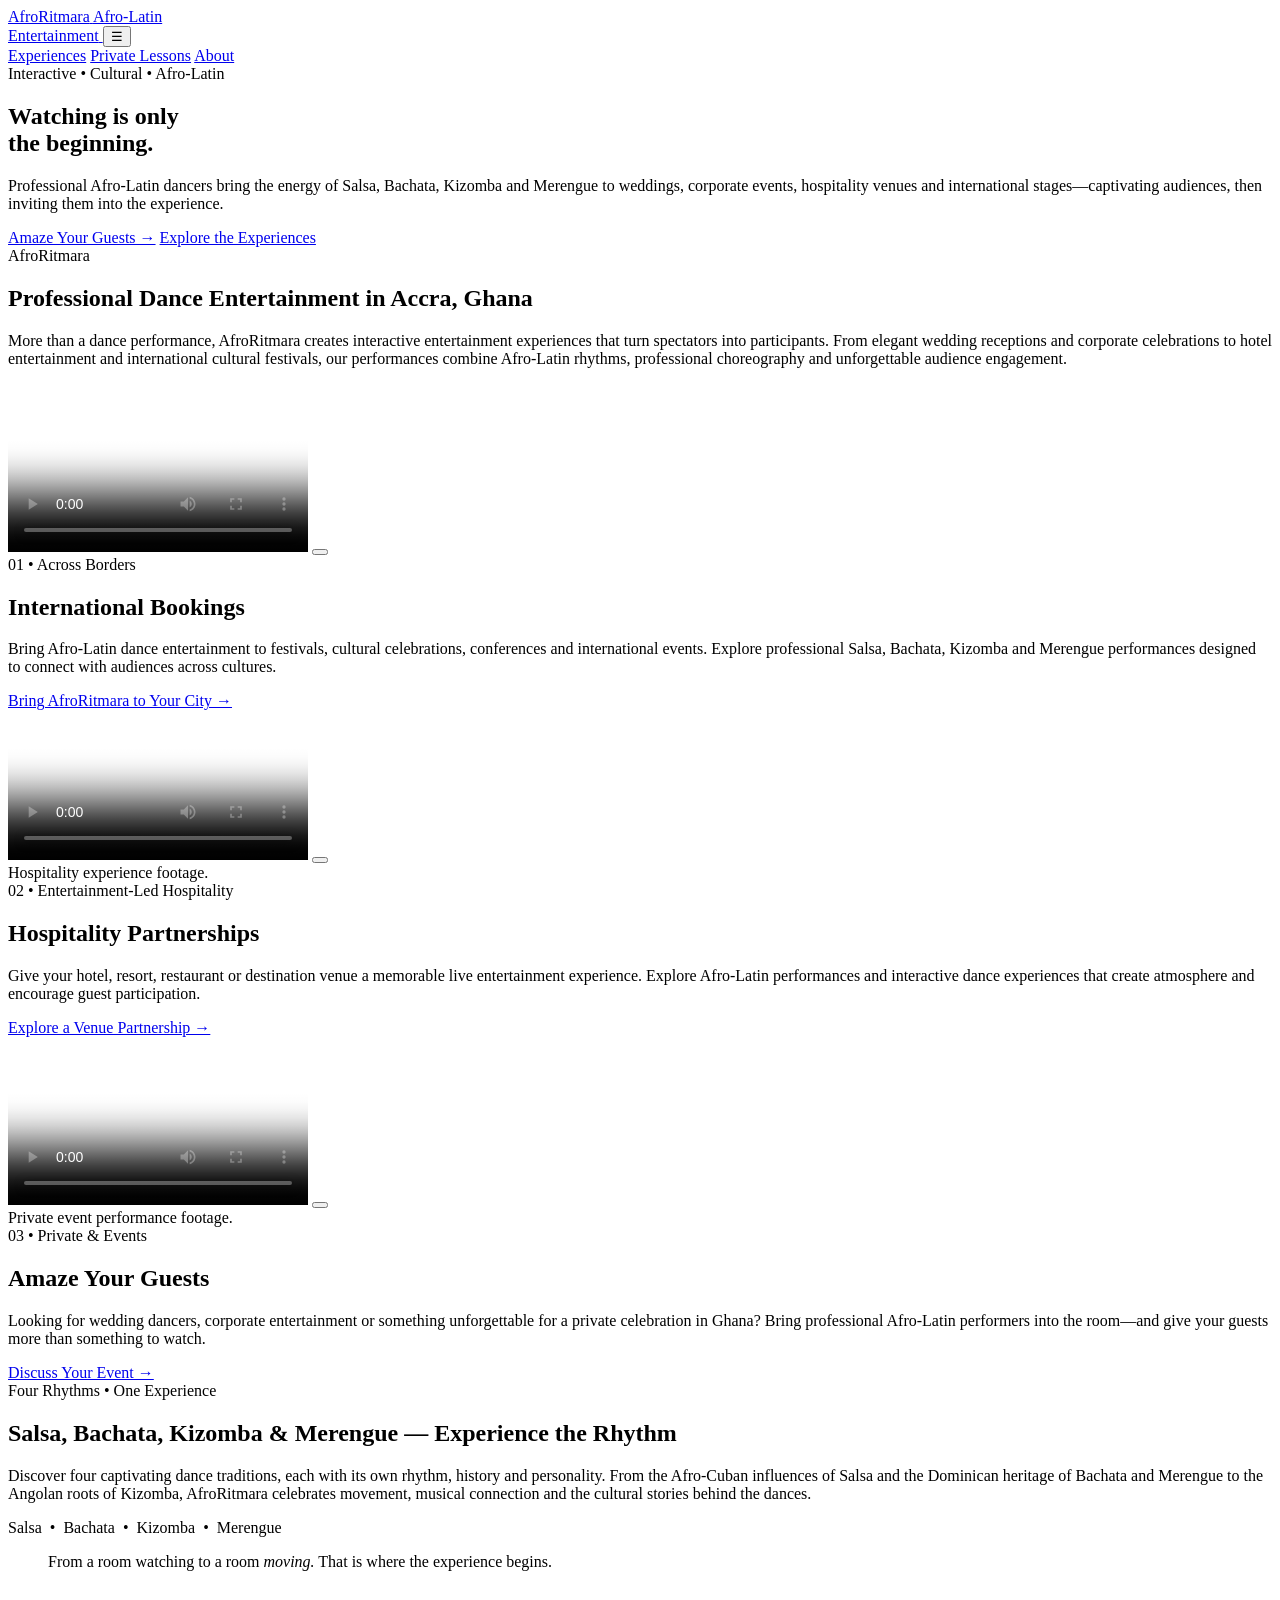
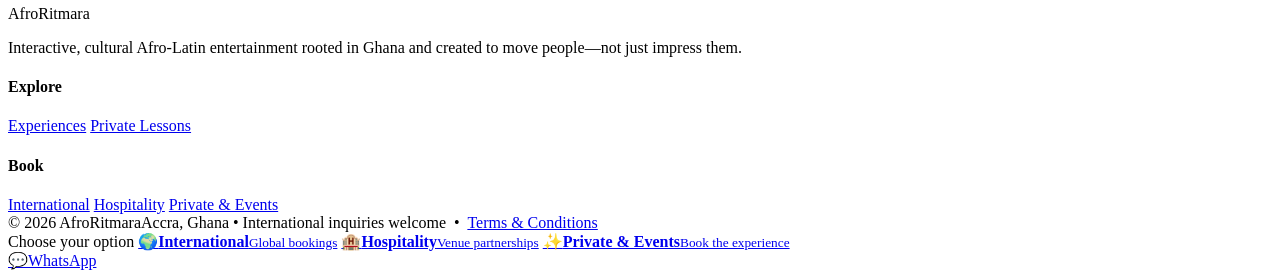
==== Payment/index.html @ ef045554 "add payment page" ====
<!doctype html>
<html lang="en">
<head>
<meta charset="utf-8">
<meta name="viewport" content="width=device-width,initial-scale=1">
<title>Dance Entertainment in Ghana | AfroRitmara</title>
<meta name="description" content="Discover Afro-Latin dance entertainment in Accra, Ghana. Book professional performers for weddings, corporate events, hotels and international festivals.">

<link rel="canonical" href="https://afroritmara.com/">
<meta property="og:type" content="website">
<meta property="og:title" content="Dance Entertainment in Ghana | AfroRitmara">
<meta property="og:description" content="Discover Afro-Latin dance entertainment in Accra, Ghana. Book professional performers for weddings, corporate events, hotels and international festivals.">
<meta property="og:url" content="https://afroritmara.com/">
<meta property="og:image" content="https://afroritmara.com/assets/images/hero-dip.png">
<link rel="preconnect" href="https://fonts.googleapis.com">
<link rel="preconnect" href="https://fonts.gstatic.com" crossorigin>
<link href="https://fonts.googleapis.com/css2?family=DM+Sans:wght@400;500;600;700&display=swap" rel="stylesheet">
<link rel="stylesheet" href="styles.css">

<script type="application/ld+json">{
  "@context":"https://schema.org",
  "@type":"PerformingGroup",
  "name":"AfroRitmara",
  "url":"https://afroritmara.com/",
  "description":"Professional Afro-Latin dance entertainment in Accra, Ghana for weddings, corporate events, hospitality venues, private events and international programs.",
  "address":{"@type":"PostalAddress","addressLocality":"Accra","addressCountry":"GH"},
  "areaServed":["Ghana","International"]
}</script>
<!-- AfroRitmara Version 009 -->
</head>
<body>
<header class="site-header">
  <div class="container nav">
    <a class="brand" href="index.html" aria-label="AfroRitmara home">
      <span class="brand-name">AfroRitmara</span>
      <span class="brand-tag">Afro-Latin<br>Entertainment</span>
    </a>
    <button class="menu-toggle" type="button" aria-expanded="false" aria-label="Open navigation">☰</button>
    <nav class="top-links" aria-label="Primary navigation">
      <a href="index.html#experiences">Experiences</a>
      
      <a href="private-lessons.html">Private Lessons</a>
      <a href="index.html#about">About</a>
    </nav>
  </div>
</header>
<main>
<section class="hero">
  <div class="container hero-copy">
    <div class="eyebrow">Interactive • Cultural • Afro-Latin</div>
    <h1>Watching is only<br>the beginning.</h1>
    <p>Professional Afro-Latin dancers bring the energy of Salsa, Bachata, Kizomba and Merengue to weddings, corporate events, hospitality venues and international stages—captivating audiences, then inviting them into the experience.</p>
    <div class="hero-actions">
      <a class="btn btn-light" href="events.html">Amaze Your Guests →</a>
      <a class="btn btn-outline" href="#experiences">Explore the Experiences</a>
    </div>
  </div>
</section>

<section class="home-intro">
  <div class="container home-intro-grid">
    <div>
      <div class="eyebrow">AfroRitmara</div>
      <h2 class="section-title">Professional Dance Entertainment in Accra, Ghana</h2>
    </div>
    <p class="section-copy">More than a dance performance, AfroRitmara creates interactive entertainment experiences that turn spectators into participants. From elegant wedding receptions and corporate celebrations to hotel entertainment and international cultural festivals, our performances combine Afro-Latin rhythms, professional choreography and unforgettable audience engagement.</p>
  </div>
  <img class="adinkra-watermark" src="https://upload.wikimedia.org/wikipedia/commons/e/e3/Gye_Nyame_%28Adinkra_Symbol%29.svg" alt="" aria-hidden="true">
</section>

<section id="experiences" class="experience light">
  <div class="container experience-grid">
    <div class="media-wrap">
      <div class="media-frame">
        <video class="portrait-video" controls playsinline preload="metadata" poster="assets/images/afroritmara-international-afro-latin-dance-performance-ghana-thumbnail.jpg" aria-label="AfroRitmara international Afro-Latin dance performance video">
          <source src="assets/video/afroritmara-international-afro-latin-dance-performance-ghana.mp4" type="video/mp4">
        </video>
        <button class="video-play-button" type="button" aria-label="Play International performance video"><span aria-hidden="true"></span></button>
      </div>
    </div>
    <div class="experience-copy">
      <div class="eyebrow">01 • Across Borders</div>
      <h2 class="section-title">International Bookings</h2>
      <p class="section-copy">Bring Afro-Latin dance entertainment to festivals, cultural celebrations, conferences and international events. Explore professional Salsa, Bachata, Kizomba and Merengue performances designed to connect with audiences across cultures.</p>
      <a class="btn btn-dark" href="international.html">Bring AfroRitmara to Your City →</a>
    </div>
  </div>
</section>

<section class="experience dark">
  <div class="container experience-grid">
    <div class="media-wrap">
      <div class="media-frame curve-alt">
        <video class="portrait-video" controls playsinline preload="metadata" poster="assets/images/afroritmara-hospitality-dance-entertainment-thumbnail-00-58.jpg" data-reset-on-end>
          <source src="assets/video/video_2026-08-24_10-26-07.mp4" type="video/mp4">
        </video>
        <button class="video-play-button" type="button" aria-label="Play Hospitality video"><span aria-hidden="true"></span></button>
      </div>
      <div class="video-note">Hospitality experience footage.</div>
    </div>
    <div class="experience-copy">
      <div class="eyebrow">02 • Entertainment-Led Hospitality</div>
      <h2 class="section-title">Hospitality Partnerships</h2>
      <p class="section-copy">Give your hotel, resort, restaurant or destination venue a memorable live entertainment experience. Explore Afro-Latin performances and interactive dance experiences that create atmosphere and encourage guest participation.</p>
      <a class="btn btn-light" href="hospitality.html">Explore a Venue Partnership →</a>
    </div>
  </div>
  <img class="adinkra-watermark" src="https://upload.wikimedia.org/wikipedia/commons/e/e3/Gye_Nyame_%28Adinkra_Symbol%29.svg" alt="" aria-hidden="true">
</section>

<section class="experience sand">
  <div class="container experience-grid">
    <div class="media-wrap">
      <div class="media-frame">
        <video class="portrait-video" controls playsinline preload="metadata" poster="assets/images/private-video-poster.jpg">
          <source src="assets/video/AfroRitmara Private Events Booking best salsa in Ghana - Success what shakes the ground.mp4" type="video/mp4">
        </video>
        <button class="video-play-button" type="button" aria-label="Play Private and Events video"><span aria-hidden="true"></span></button>
      </div>
      <div class="video-note">Private event performance footage.</div>
    </div>
    <div class="experience-copy">
      <div class="eyebrow">03 • Private & Events</div>
      <h2 class="section-title">Amaze Your Guests</h2>
      <p class="section-copy">Looking for wedding dancers, corporate entertainment or something unforgettable for a private celebration in Ghana? Bring professional Afro-Latin performers into the room—and give your guests more than something to watch.</p>
      <a class="btn btn-dark" href="events.html">Discuss Your Event →</a>
    </div>
  </div>
</section>


<section class="rhythm-section">
  <div class="container rhythm-grid">
    <div>
      <div class="eyebrow">Four Rhythms • One Experience</div>
      <h2 class="section-title">Salsa, Bachata, Kizomba & Merengue — Experience the Rhythm</h2>
    </div>
    <div>
      <p class="section-copy">Discover four captivating dance traditions, each with its own rhythm, history and personality. From the Afro-Cuban influences of Salsa and the Dominican heritage of Bachata and Merengue to the Angolan roots of Kizomba, AfroRitmara celebrates movement, musical connection and the cultural stories behind the dances.</p>
      <p class="future-links" aria-label="Future dance style pages">Salsa &nbsp;•&nbsp; Bachata &nbsp;•&nbsp; Kizomba &nbsp;•&nbsp; Merengue</p>
    </div>
  </div>
</section>

<section class="brand-pause">
  <div class="container">
    <blockquote>From a room watching to a room <em>moving.</em> That is where the experience begins.</blockquote>
  </div>
  <img class="adinkra-watermark" src="https://upload.wikimedia.org/wikipedia/commons/e/e3/Gye_Nyame_%28Adinkra_Symbol%29.svg" alt="" aria-hidden="true">
</section>
</main>
<footer class="site-footer" id="about">
  <div class="container">
    <div class="footer-grid">
      <div>
        <div class="footer-brand">AfroRitmara</div>
        <p>Interactive, cultural Afro-Latin entertainment rooted in Ghana and created to move people—not just impress them.</p>
      </div>
      <div>
        <h4>Explore</h4>
        <a href="index.html#experiences">Experiences</a>
        
        <a href="private-lessons.html">Private Lessons</a>
      </div>
      <div>
        <h4>Book</h4>
        <a href="international.html">International</a>
        <a href="hospitality.html">Hospitality</a>
        <a href="events.html">Private & Events</a>
      </div>
    </div>
    <div class="footer-bottom"><span>© 2026 AfroRitmara</span><span>Accra, Ghana • International inquiries welcome &nbsp;•&nbsp; <a href="terms/index.html">Terms &amp; Conditions</a></span></div>
  </div>
</footer>
<nav class="fixed-booking-nav" aria-label="Booking pathways">
<span class="booking-nav-label">Choose your option</span>
<a href="international.html"><span class="nav-icon">🌍</span><span><strong>International</strong><small>Global bookings</small></span></a>
<a href="hospitality.html"><span class="nav-icon">🏨</span><span><strong>Hospitality</strong><small>Venue partnerships</small></span></a>
<a href="events.html"><span class="nav-icon">✨</span><span><strong>Private & Events</strong><small>Book the experience</small></span></a>
</nav>
<a class="whatsapp-float" href="https://wa.me/233544036021?text=Hi%20Kojo%21%20I%20was%20just%20on%20AfroRitmara.com%2C%20and%20I%27m%20excited%20to%20learn%20more%20about%20your%20entertainment%20experiences%21%20%F0%9F%92%83%F0%9F%8F%BF%F0%9F%95%BA%F0%9F%8F%BF%0A%0AHere%20are%20a%20few%20details%3A%0A%0AName%3A%0APhone%20number%3A%0AEvent%20type%3A%0ACountry%3A%0APreferred%20date%3A" target="_blank" rel="noopener" aria-label="Message AfroRitmara on WhatsApp">
  <span>💬</span><span class="wa-label">WhatsApp</span>
</a>
<script src="script.js"></script>
</body>
</html>
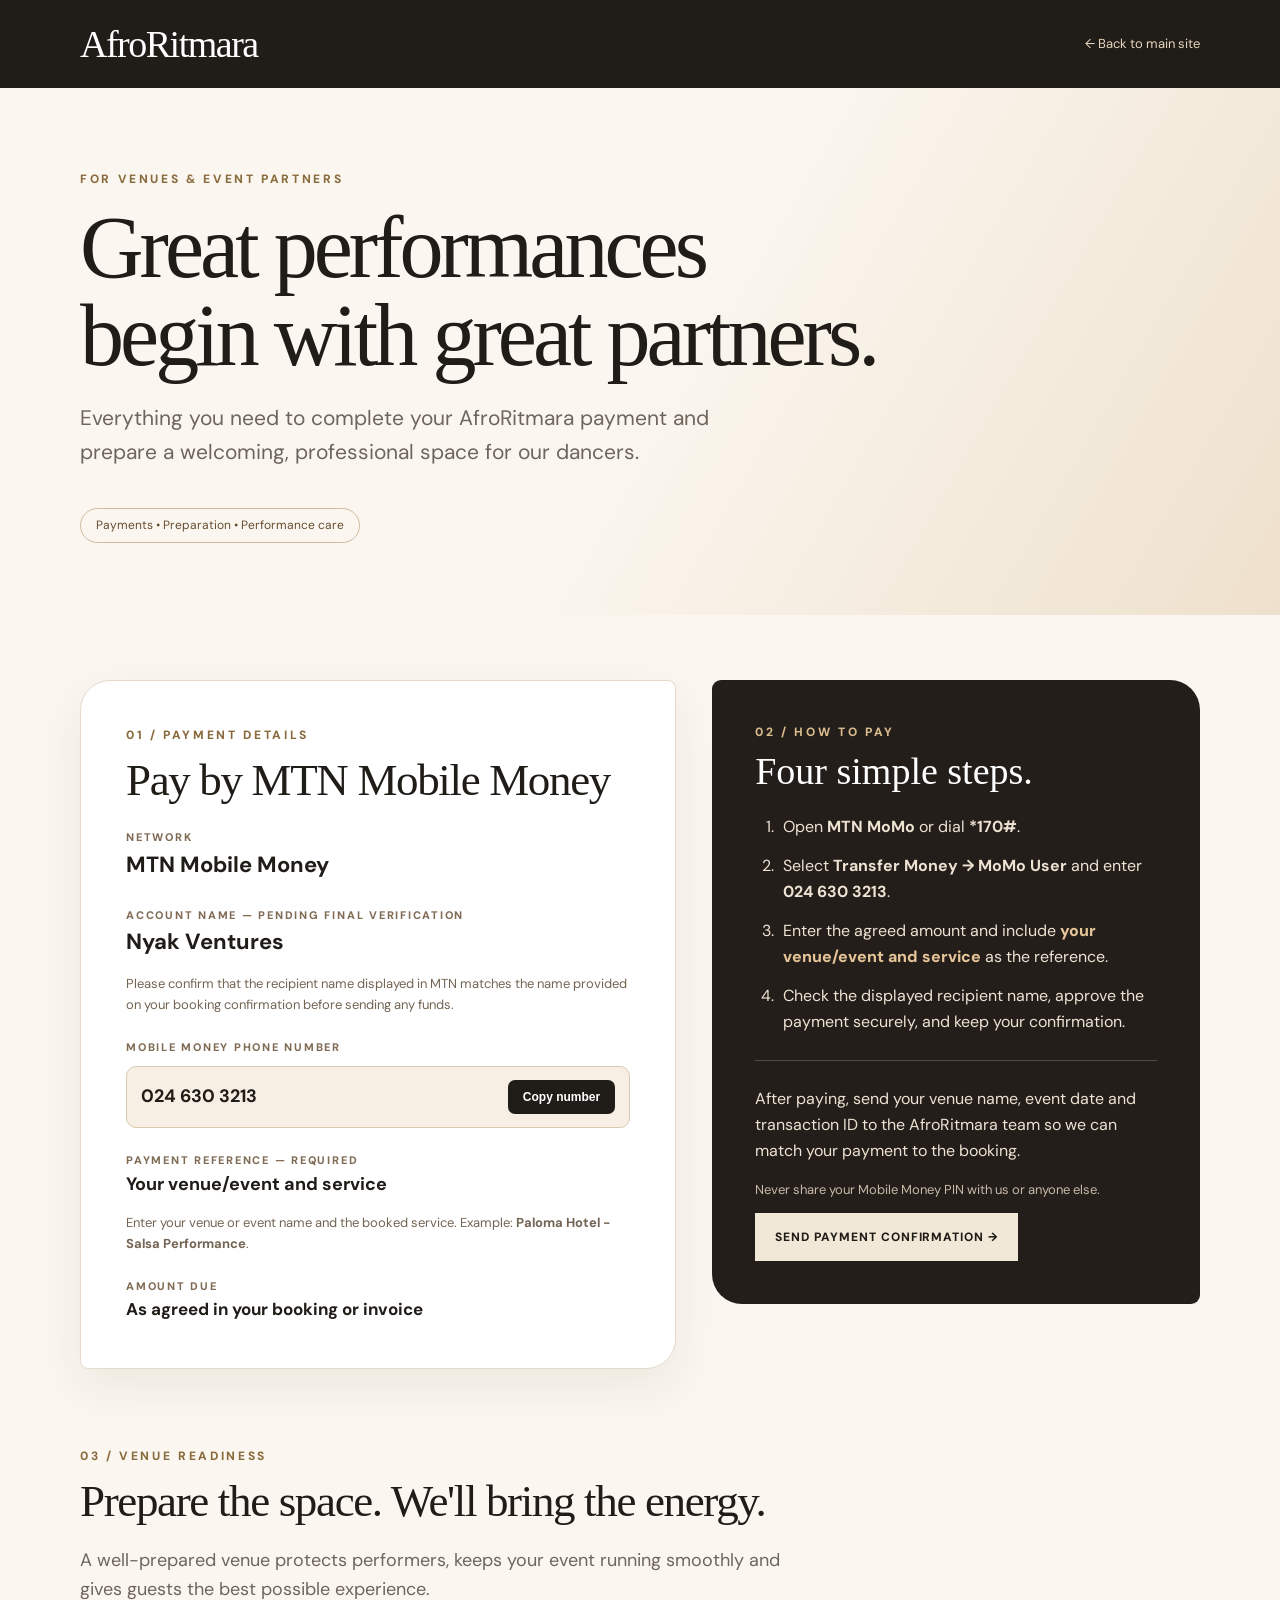
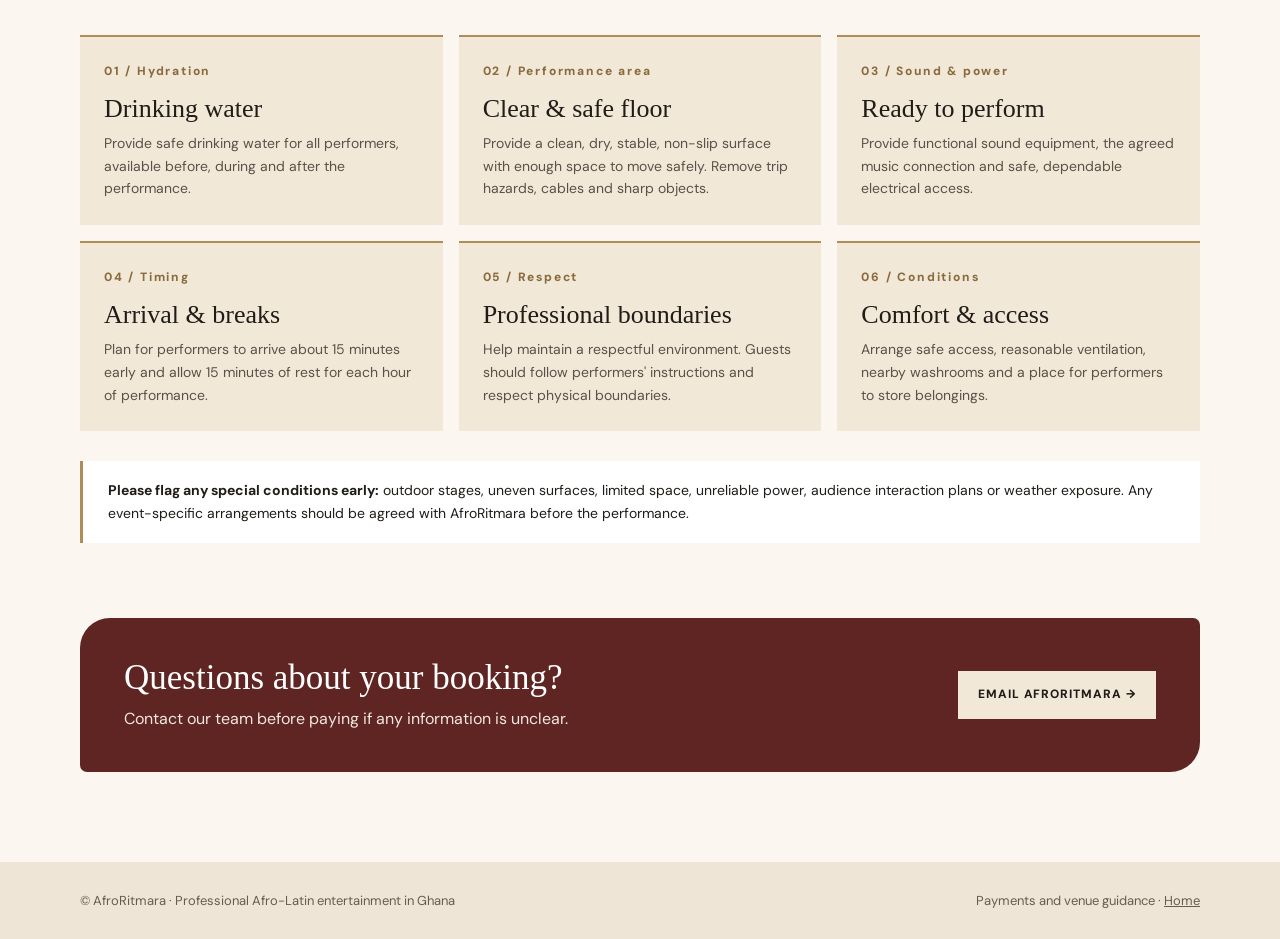
==== commit 9e61b7e9: "correct payment page" ====
--- a/Payment/index.html
+++ b/Payment/index.html
@@ -1,186 +1,47 @@
 <!doctype html>
 <html lang="en">
 <head>
-<meta charset="utf-8">
-<meta name="viewport" content="width=device-width,initial-scale=1">
-<title>Dance Entertainment in Ghana | AfroRitmara</title>
-<meta name="description" content="Discover Afro-Latin dance entertainment in Accra, Ghana. Book professional performers for weddings, corporate events, hotels and international festivals.">
-
-<link rel="canonical" href="https://afroritmara.com/">
-<meta property="og:type" content="website">
-<meta property="og:title" content="Dance Entertainment in Ghana | AfroRitmara">
-<meta property="og:description" content="Discover Afro-Latin dance entertainment in Accra, Ghana. Book professional performers for weddings, corporate events, hotels and international festivals.">
-<meta property="og:url" content="https://afroritmara.com/">
-<meta property="og:image" content="https://afroritmara.com/assets/images/hero-dip.png">
-<link rel="preconnect" href="https://fonts.googleapis.com">
-<link rel="preconnect" href="https://fonts.gstatic.com" crossorigin>
-<link href="https://fonts.googleapis.com/css2?family=DM+Sans:wght@400;500;600;700&display=swap" rel="stylesheet">
+<meta charset="utf-8"><meta name="viewport" content="width=device-width, initial-scale=1">
+<title>Venue Partner Payments & Guide | AfroRitmara</title>
+<meta name="description" content="AfroRitmara venue partner payment instructions, MTN Mobile Money details and performance venue preparation guide.">
+<meta name="robots" content="noindex,follow">
+<link rel="preconnect" href="https://fonts.googleapis.com"><link rel="preconnect" href="https://fonts.gstatic.com" crossorigin>
+<link href="https://fonts.googleapis.com/css2?family=DM+Sans:wght@400;500;600;700;800&display=swap" rel="stylesheet">
 <link rel="stylesheet" href="styles.css">
-
-<script type="application/ld+json">{
-  "@context":"https://schema.org",
-  "@type":"PerformingGroup",
-  "name":"AfroRitmara",
-  "url":"https://afroritmara.com/",
-  "description":"Professional Afro-Latin dance entertainment in Accra, Ghana for weddings, corporate events, hospitality venues, private events and international programs.",
-  "address":{"@type":"PostalAddress","addressLocality":"Accra","addressCountry":"GH"},
-  "areaServed":["Ghana","International"]
-}</script>
-<!-- AfroRitmara Version 009 -->
+<style>
+:root{--ink:#201c18;--ivory:#fbf7f0;--champagne:#f2e8d8;--sand:#dfceb5;--gold:#b08d57;--wine:#5e2523;--muted:#6e655d}
+*{box-sizing:border-box}html{scroll-behavior:smooth}body{margin:0;background:var(--ivory);color:var(--ink);font-family:'DM Sans',Arial,sans-serif;line-height:1.62;padding-bottom:0}a{color:inherit}.vp-wrap{width:min(1120px,90vw);margin:auto}.vp-header{background:var(--ink);color:#fff}.vp-nav{min-height:88px;display:flex;justify-content:space-between;align-items:center;gap:20px}.vp-brand{font:38px Georgia,serif;text-decoration:none;letter-spacing:-1.5px}.vp-nav a:last-child{font-size:13px;text-decoration:none;color:#e8d7bf}.vp-hero{padding:82px 0 72px;position:relative;overflow:hidden;background:linear-gradient(120deg,#fbf7f0 50%,#eee0cc)}.vp-kicker{text-transform:uppercase;letter-spacing:.22em;color:#896b3d;font-size:12px;font-weight:800}.vp-hero h1{font:normal clamp(48px,7vw,88px)/.99 Georgia,serif;letter-spacing:-.045em;max-width:800px;margin:15px 0 22px}.vp-hero p{max-width:670px;font-size:clamp(17px,2vw,21px);color:var(--muted)}.vp-pill{display:inline-block;border:1px solid #ccbb9f;border-radius:99px;padding:7px 15px;font-size:12px;margin-top:18px;color:#654c31}.vp-main{padding:65px 0 90px}.vp-grid{display:grid;grid-template-columns:1.1fr .9fr;gap:36px;align-items:start}.vp-card{background:#fff;border:1px solid #e5dacb;border-radius:30px 8px 30px 8px;padding:clamp(26px,4vw,45px);box-shadow:0 18px 50px #2b1f1312}.vp-card h2,.vp-section h2{font:normal clamp(31px,4vw,45px)/1.1 Georgia,serif;letter-spacing:-.03em;margin:10px 0 20px}.vp-label{color:#806b55;font-size:11px;letter-spacing:.16em;text-transform:uppercase;font-weight:800;margin-top:24px}.vp-value{font-weight:700;font-size:22px;overflow-wrap:anywhere}.vp-note{font-size:13px;color:#736454}.vp-warning{background:#fff6e9;border:1px solid #dbbe92;padding:12px 15px;border-radius:9px;color:#76552a;font-size:13px;margin:13px 0}.vp-copybox{display:flex;align-items:center;justify-content:space-between;gap:12px;background:#f7efe4;border:1px solid #d9c8b2;padding:13px 14px;border-radius:10px;margin-top:9px}.vp-copybox strong{font-size:18px}.vp-copy{background:#201c18;color:white;border:none;padding:10px 15px;border-radius:7px;font-size:12px;font-weight:700;cursor:pointer}.vp-side{background:#241e1b;color:#fff;border-radius:9px 30px 9px 30px;padding:clamp(28px,4vw,43px)}.vp-side h2{font:normal 38px/1.1 Georgia,serif;margin:8px 0 22px}.vp-side p,.vp-side li{color:#eee2d3}.vp-side li{margin:0 0 13px;padding-left:5px}.vp-side ol{padding-left:23px}.vp-emphasis{font-weight:800;color:#e5c497}.vp-divider{border-top:1px solid #ffffff33;margin:25px 0}.vp-btn{display:inline-flex;min-height:48px;padding:12px 20px;justify-content:center;align-items:center;background:#f2e8d8;color:#201c18;text-decoration:none;font-size:12px;letter-spacing:.08em;text-transform:uppercase;font-weight:800}.vp-section{padding-top:78px}.vp-section>p{max-width:720px;color:var(--muted);font-size:18px}.vp-guides{display:grid;grid-template-columns:repeat(3,1fr);gap:16px;margin-top:30px}.vp-guide{border-top:2px solid #b08d57;background:#f2e8d8;padding:25px 24px;min-height:185px}.vp-guide .num{font-size:12px;color:#896b3d;font-weight:800;letter-spacing:.15em}.vp-guide h3{font:normal 26px Georgia,serif;margin:13px 0 8px}.vp-guide p{font-size:14px;color:#5a5149;margin:0}.vp-footnote{background:#fff;border-left:3px solid var(--gold);padding:18px 25px;margin-top:30px;font-size:14px}.vp-close{margin-top:75px;background:#5e2523;color:#fff;padding:40px 44px;border-radius:30px 7px 30px 7px;display:flex;align-items:center;justify-content:space-between;gap:28px}.vp-close h2{font:normal 35px Georgia,serif;margin:0 0 8px}.vp-close p{margin:0;color:#f3e8de}.vp-footer{background:#efe5d7;padding:28px 0;font-size:13px;color:#675c50}.vp-footer .vp-wrap{display:flex;justify-content:space-between;flex-wrap:wrap;gap:15px}button:focus-visible,a:focus-visible{outline:3px solid #b08d57;outline-offset:4px}
+@media(max-width:820px){.vp-grid{grid-template-columns:1fr}.vp-guides{grid-template-columns:repeat(2,1fr)}.vp-close{display:block}.vp-close .vp-btn{margin-top:22px}}@media(max-width:540px){.vp-nav{min-height:70px}.vp-brand{font-size:29px}.vp-hero{padding:62px 0}.vp-guides{grid-template-columns:1fr}.vp-card,.vp-side{padding:25px}.vp-copybox strong{font-size:16px}.vp-close{padding:28px}}
+</style>
 </head>
 <body>
-<header class="site-header">
-  <div class="container nav">
-    <a class="brand" href="index.html" aria-label="AfroRitmara home">
-      <span class="brand-name">AfroRitmara</span>
-      <span class="brand-tag">Afro-Latin<br>Entertainment</span>
-    </a>
-    <button class="menu-toggle" type="button" aria-expanded="false" aria-label="Open navigation">☰</button>
-    <nav class="top-links" aria-label="Primary navigation">
-      <a href="index.html#experiences">Experiences</a>
-      
-      <a href="private-lessons.html">Private Lessons</a>
-      <a href="index.html#about">About</a>
-    </nav>
-  </div>
-</header>
-<main>
-<section class="hero">
-  <div class="container hero-copy">
-    <div class="eyebrow">Interactive • Cultural • Afro-Latin</div>
-    <h1>Watching is only<br>the beginning.</h1>
-    <p>Professional Afro-Latin dancers bring the energy of Salsa, Bachata, Kizomba and Merengue to weddings, corporate events, hospitality venues and international stages—captivating audiences, then inviting them into the experience.</p>
-    <div class="hero-actions">
-      <a class="btn btn-light" href="events.html">Amaze Your Guests →</a>
-      <a class="btn btn-outline" href="#experiences">Explore the Experiences</a>
-    </div>
-  </div>
+<header class="vp-header"><div class="vp-wrap vp-nav"><a class="vp-brand" href="index.html">AfroRitmara</a><a href="index.html">← Back to main site</a></div></header>
+<section class="vp-hero"><div class="vp-wrap"><div class="vp-kicker">For venues & event partners</div><h1>Great performances<br>begin with great partners.</h1><p>Everything you need to complete your AfroRitmara payment and prepare a welcoming, professional space for our dancers.</p><span class="vp-pill">Payments • Preparation • Performance care</span></div></section>
+<main class="vp-wrap vp-main">
+<div class="vp-grid">
+<section class="vp-card" aria-labelledby="payment-title"><div class="vp-kicker">01 / Payment details</div><h2 id="payment-title">Pay by MTN Mobile Money</h2>
+<div class="vp-label">Network</div><div class="vp-value">MTN Mobile Money</div>
+<div class="vp-label">Account name — pending final verification</div><div class="vp-value">Nyak Ventures</div><p class="vp-note">Please confirm that the recipient name displayed in MTN matches the name provided on your booking confirmation before sending any funds.</p>
+<div class="vp-label">Mobile Money phone number</div><div class="vp-copybox"><strong id="payment-phone">024 630 3213</strong><button class="vp-copy" type="button" id="copy-phone">Copy number</button></div>
+<div class="vp-label">Payment reference — required</div><div class="vp-value" style="font-size:18px">Your venue/event and service</div>
+<p class="vp-note">Enter your venue or event name and the booked service. Example: <strong>Paloma Hotel - Salsa Performance</strong>.</p>
+<div class="vp-label">Amount due</div><div class="vp-value" style="font-size:17px">As agreed in your booking or invoice</div>
 </section>
-
-<section class="home-intro">
-  <div class="container home-intro-grid">
-    <div>
-      <div class="eyebrow">AfroRitmara</div>
-      <h2 class="section-title">Professional Dance Entertainment in Accra, Ghana</h2>
-    </div>
-    <p class="section-copy">More than a dance performance, AfroRitmara creates interactive entertainment experiences that turn spectators into participants. From elegant wedding receptions and corporate celebrations to hotel entertainment and international cultural festivals, our performances combine Afro-Latin rhythms, professional choreography and unforgettable audience engagement.</p>
-  </div>
-  <img class="adinkra-watermark" src="https://upload.wikimedia.org/wikipedia/commons/e/e3/Gye_Nyame_%28Adinkra_Symbol%29.svg" alt="" aria-hidden="true">
+<aside class="vp-side" aria-labelledby="steps-title"><div class="vp-kicker" style="color:#dbbd8d">02 / How to pay</div><h2 id="steps-title">Four simple steps.</h2><ol><li>Open <strong>MTN MoMo</strong> or dial <strong>*170#</strong>.</li><li>Select <strong>Transfer Money → MoMo User</strong> and enter <strong>024 630 3213</strong>.</li><li>Enter the agreed amount and include <span class="vp-emphasis">your venue/event and service</span> as the reference.</li><li>Check the displayed recipient name, approve the payment securely, and keep your confirmation.</li></ol><div class="vp-divider"></div><p>After paying, send your venue name, event date and transaction ID to the AfroRitmara team so we can match your payment to the booking.</p><p style="font-size:13px;color:#c7b9a8">Never share your Mobile Money PIN with us or anyone else.</p><a class="vp-btn" href="mailto:booking@afroritmara.com?subject=AfroRitmara%20Payment%20Confirmation">Send payment confirmation →</a></aside>
+</div>
+<section class="vp-section" aria-labelledby="prep-title"><div class="vp-kicker">03 / Venue readiness</div><h2 id="prep-title">Prepare the space. We'll bring the energy.</h2><p>A well-prepared venue protects performers, keeps your event running smoothly and gives guests the best possible experience.</p>
+<div class="vp-guides">
+<div class="vp-guide"><div class="num">01 / Hydration</div><h3>Drinking water</h3><p>Provide safe drinking water for all performers, available before, during and after the performance.</p></div>
+<div class="vp-guide"><div class="num">02 / Performance area</div><h3>Clear & safe floor</h3><p>Provide a clean, dry, stable, non-slip surface with enough space to move safely. Remove trip hazards, cables and sharp objects.</p></div>
+<div class="vp-guide"><div class="num">03 / Sound & power</div><h3>Ready to perform</h3><p>Provide functional sound equipment, the agreed music connection and safe, dependable electrical access.</p></div>
+<div class="vp-guide"><div class="num">04 / Timing</div><h3>Arrival & breaks</h3><p>Plan for performers to arrive about 15 minutes early and allow 15 minutes of rest for each hour of performance.</p></div>
+<div class="vp-guide"><div class="num">05 / Respect</div><h3>Professional boundaries</h3><p>Help maintain a respectful environment. Guests should follow performers' instructions and respect physical boundaries.</p></div>
+<div class="vp-guide"><div class="num">06 / Conditions</div><h3>Comfort & access</h3><p>Arrange safe access, reasonable ventilation, nearby washrooms and a place for performers to store belongings.</p></div>
+</div>
+<div class="vp-footnote"><strong>Please flag any special conditions early:</strong> outdoor stages, uneven surfaces, limited space, unreliable power, audience interaction plans or weather exposure. Any event-specific arrangements should be agreed with AfroRitmara before the performance.</div>
 </section>
-
-<section id="experiences" class="experience light">
-  <div class="container experience-grid">
-    <div class="media-wrap">
-      <div class="media-frame">
-        <video class="portrait-video" controls playsinline preload="metadata" poster="assets/images/afroritmara-international-afro-latin-dance-performance-ghana-thumbnail.jpg" aria-label="AfroRitmara international Afro-Latin dance performance video">
-          <source src="assets/video/afroritmara-international-afro-latin-dance-performance-ghana.mp4" type="video/mp4">
-        </video>
-        <button class="video-play-button" type="button" aria-label="Play International performance video"><span aria-hidden="true"></span></button>
-      </div>
-    </div>
-    <div class="experience-copy">
-      <div class="eyebrow">01 • Across Borders</div>
-      <h2 class="section-title">International Bookings</h2>
-      <p class="section-copy">Bring Afro-Latin dance entertainment to festivals, cultural celebrations, conferences and international events. Explore professional Salsa, Bachata, Kizomba and Merengue performances designed to connect with audiences across cultures.</p>
-      <a class="btn btn-dark" href="international.html">Bring AfroRitmara to Your City →</a>
-    </div>
-  </div>
-</section>
-
-<section class="experience dark">
-  <div class="container experience-grid">
-    <div class="media-wrap">
-      <div class="media-frame curve-alt">
-        <video class="portrait-video" controls playsinline preload="metadata" poster="assets/images/afroritmara-hospitality-dance-entertainment-thumbnail-00-58.jpg" data-reset-on-end>
-          <source src="assets/video/video_2026-08-24_10-26-07.mp4" type="video/mp4">
-        </video>
-        <button class="video-play-button" type="button" aria-label="Play Hospitality video"><span aria-hidden="true"></span></button>
-      </div>
-      <div class="video-note">Hospitality experience footage.</div>
-    </div>
-    <div class="experience-copy">
-      <div class="eyebrow">02 • Entertainment-Led Hospitality</div>
-      <h2 class="section-title">Hospitality Partnerships</h2>
-      <p class="section-copy">Give your hotel, resort, restaurant or destination venue a memorable live entertainment experience. Explore Afro-Latin performances and interactive dance experiences that create atmosphere and encourage guest participation.</p>
-      <a class="btn btn-light" href="hospitality.html">Explore a Venue Partnership →</a>
-    </div>
-  </div>
-  <img class="adinkra-watermark" src="https://upload.wikimedia.org/wikipedia/commons/e/e3/Gye_Nyame_%28Adinkra_Symbol%29.svg" alt="" aria-hidden="true">
-</section>
-
-<section class="experience sand">
-  <div class="container experience-grid">
-    <div class="media-wrap">
-      <div class="media-frame">
-        <video class="portrait-video" controls playsinline preload="metadata" poster="assets/images/private-video-poster.jpg">
-          <source src="assets/video/AfroRitmara Private Events Booking best salsa in Ghana - Success what shakes the ground.mp4" type="video/mp4">
-        </video>
-        <button class="video-play-button" type="button" aria-label="Play Private and Events video"><span aria-hidden="true"></span></button>
-      </div>
-      <div class="video-note">Private event performance footage.</div>
-    </div>
-    <div class="experience-copy">
-      <div class="eyebrow">03 • Private & Events</div>
-      <h2 class="section-title">Amaze Your Guests</h2>
-      <p class="section-copy">Looking for wedding dancers, corporate entertainment or something unforgettable for a private celebration in Ghana? Bring professional Afro-Latin performers into the room—and give your guests more than something to watch.</p>
-      <a class="btn btn-dark" href="events.html">Discuss Your Event →</a>
-    </div>
-  </div>
-</section>
-
-
-<section class="rhythm-section">
-  <div class="container rhythm-grid">
-    <div>
-      <div class="eyebrow">Four Rhythms • One Experience</div>
-      <h2 class="section-title">Salsa, Bachata, Kizomba & Merengue — Experience the Rhythm</h2>
-    </div>
-    <div>
-      <p class="section-copy">Discover four captivating dance traditions, each with its own rhythm, history and personality. From the Afro-Cuban influences of Salsa and the Dominican heritage of Bachata and Merengue to the Angolan roots of Kizomba, AfroRitmara celebrates movement, musical connection and the cultural stories behind the dances.</p>
-      <p class="future-links" aria-label="Future dance style pages">Salsa &nbsp;•&nbsp; Bachata &nbsp;•&nbsp; Kizomba &nbsp;•&nbsp; Merengue</p>
-    </div>
-  </div>
-</section>
-
-<section class="brand-pause">
-  <div class="container">
-    <blockquote>From a room watching to a room <em>moving.</em> That is where the experience begins.</blockquote>
-  </div>
-  <img class="adinkra-watermark" src="https://upload.wikimedia.org/wikipedia/commons/e/e3/Gye_Nyame_%28Adinkra_Symbol%29.svg" alt="" aria-hidden="true">
-</section>
+<section class="vp-close"><div><h2>Questions about your booking?</h2><p>Contact our team before paying if any information is unclear.</p></div><a class="vp-btn" href="mailto:booking@afroritmara.com?subject=Venue%20Partner%20Question">Email AfroRitmara →</a></section>
 </main>
-<footer class="site-footer" id="about">
-  <div class="container">
-    <div class="footer-grid">
-      <div>
-        <div class="footer-brand">AfroRitmara</div>
-        <p>Interactive, cultural Afro-Latin entertainment rooted in Ghana and created to move people—not just impress them.</p>
-      </div>
-      <div>
-        <h4>Explore</h4>
-        <a href="index.html#experiences">Experiences</a>
-        
-        <a href="private-lessons.html">Private Lessons</a>
-      </div>
-      <div>
-        <h4>Book</h4>
-        <a href="international.html">International</a>
-        <a href="hospitality.html">Hospitality</a>
-        <a href="events.html">Private & Events</a>
-      </div>
-    </div>
-    <div class="footer-bottom"><span>© 2026 AfroRitmara</span><span>Accra, Ghana • International inquiries welcome &nbsp;•&nbsp; <a href="terms/index.html">Terms &amp; Conditions</a></span></div>
-  </div>
-</footer>
-<nav class="fixed-booking-nav" aria-label="Booking pathways">
-<span class="booking-nav-label">Choose your option</span>
-<a href="international.html"><span class="nav-icon">🌍</span><span><strong>International</strong><small>Global bookings</small></span></a>
-<a href="hospitality.html"><span class="nav-icon">🏨</span><span><strong>Hospitality</strong><small>Venue partnerships</small></span></a>
-<a href="events.html"><span class="nav-icon">✨</span><span><strong>Private & Events</strong><small>Book the experience</small></span></a>
-</nav>
-<a class="whatsapp-float" href="https://wa.me/233544036021?text=Hi%20Kojo%21%20I%20was%20just%20on%20AfroRitmara.com%2C%20and%20I%27m%20excited%20to%20learn%20more%20about%20your%20entertainment%20experiences%21%20%F0%9F%92%83%F0%9F%8F%BF%F0%9F%95%BA%F0%9F%8F%BF%0A%0AHere%20are%20a%20few%20details%3A%0A%0AName%3A%0APhone%20number%3A%0AEvent%20type%3A%0ACountry%3A%0APreferred%20date%3A" target="_blank" rel="noopener" aria-label="Message AfroRitmara on WhatsApp">
-  <span>💬</span><span class="wa-label">WhatsApp</span>
-</a>
-<script src="script.js"></script>
-</body>
-</html>
+<footer class="vp-footer"><div class="vp-wrap"><span>© AfroRitmara · Professional Afro-Latin entertainment in Ghana</span><span>Payments and venue guidance · <a href="index.html">Home</a></span></div></footer>
+<script>document.getElementById('copy-phone').addEventListener('click',async function(){try{await navigator.clipboard.writeText('0246303213');this.textContent='Copied ✓';setTimeout(()=>this.textContent='Copy number',1800)}catch(e){this.textContent='Select & copy'}});</script>
+</body></html>
